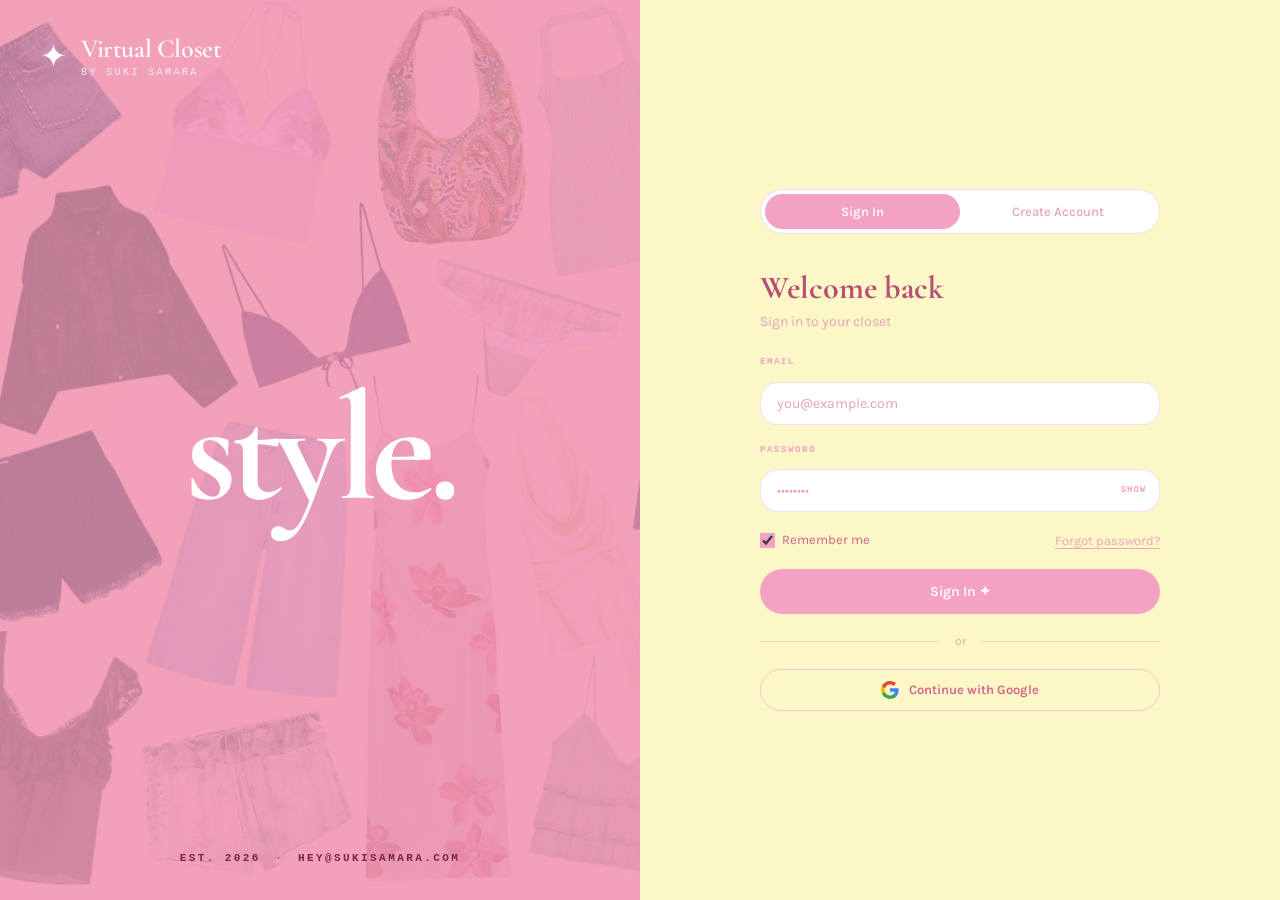
==== login.html @ 4f8e25c6 "Add files via upload" ====
<!DOCTYPE html>
<html lang="en">
<head>
  <meta charset="UTF-8" />
  <meta name="viewport" content="width=device-width, initial-scale=1.0" />
  <title>Sign In — Virtual Closet by Suki Samara</title>
  <link rel="preconnect" href="https://fonts.googleapis.com">
  <link rel="preconnect" href="https://fonts.gstatic.com" crossorigin>
  <link href="https://fonts.googleapis.com/css2?family=Cormorant+Garamond:ital,wght@0,300;0,400;0,600;0,700;1,300;1,400&family=Karla:wght@300;400;500;600;700&display=swap" rel="stylesheet">
  <link rel="stylesheet" href="css/style.css" />
  <link rel="stylesheet" href="css/login.css" />
</head>
<body class="login-body">
  <div class="login-page">

    <!-- Left panel — branding -->
    <div class="login-left">
      <div class="login-left-bg"></div>

      <!-- Top-left brand -->
      <div class="login-brand">
        <span class="login-star">✦</span>
        <div class="login-brand-text">
          <div class="login-brand-name">Virtual Closet</div>
          <div class="login-brand-sub">by Suki Samara</div>
        </div>
      </div>

      <!-- Centered cycling word -->
      <div class="login-left-inner">
        <h1 class="login-headline">
          <span class="cycle-word" id="cycleWord">style.</span>
        </h1>
      </div>

      <!-- Bottom footer -->
      <div class="login-deco">
        <span>EST. 2026</span>
        <span class="deco-dot">·</span>
        <span>hey@sukisamara.com</span>
      </div>
    </div>

    <!-- Right panel — form -->
    <div class="login-right">
      <div class="login-form-wrap">

        <div class="auth-tabs">
          <button class="auth-tab active" id="tab-signin" onclick="showTab('signin')">Sign In</button>
          <button class="auth-tab" id="tab-signup" onclick="showTab('signup')">Create Account</button>
        </div>

        <div class="auth-form" id="form-signin">
          <div class="form-greeting">
            <h2 class="form-title">Welcome back</h2>
            <p class="form-sub">Sign in to your closet</p>
          </div>

          <div class="field-group">
            <label class="field-label">Email</label>
            <input type="email" class="field-input" id="signin-email" placeholder="you@example.com" />
          </div>

          <div class="field-group">
            <label class="field-label">Password</label>
            <div class="password-wrap">
              <input type="password" class="field-input" id="signin-password" placeholder="••••••••" onkeydown="if(event.key==='Enter')handleSignIn()" />
              <button class="pw-toggle" onclick="togglePw('signin-password', this)">Show</button>
            </div>
          </div>

          <div class="form-row-between">
            <label class="remember-label">
              <input type="checkbox" id="remember-me" checked />
              <span>Remember me</span>
            </label>
            <button class="forgot-link" onclick="showForgot()">Forgot password?</button>
          </div>

          <div class="form-error" id="signin-error"></div>

          <button class="btn btn-primary auth-submit" onclick="handleSignIn()">
            Sign In ✦
          </button>

          <div class="auth-divider"><span>or</span></div>

          <button class="btn btn-ghost google-btn" onclick="handleGoogleSignIn()">
            <svg width="18" height="18" viewBox="0 0 18 18" fill="none"><path d="M17.64 9.2c0-.637-.057-1.251-.164-1.84H9v3.481h4.844c-.209 1.125-.843 2.078-1.796 2.716v2.259h2.908c1.702-1.567 2.684-3.875 2.684-6.615z" fill="#4285F4"/><path d="M9 18c2.43 0 4.467-.806 5.956-2.18l-2.908-2.259c-.806.54-1.837.86-3.048.86-2.344 0-4.328-1.584-5.036-3.711H.957v2.332C2.438 15.983 5.482 18 9 18z" fill="#34A853"/><path d="M3.964 10.71c-.18-.54-.282-1.117-.282-1.71s.102-1.17.282-1.71V4.958H.957C.347 6.173 0 7.548 0 9s.348 2.827.957 4.042l3.007-2.332z" fill="#FBBC05"/><path d="M9 3.58c1.321 0 2.508.454 3.44 1.345l2.582-2.58C13.463.891 11.426 0 9 0 5.482 0 2.438 2.017.957 4.958L3.964 7.29C4.672 5.163 6.656 3.58 9 3.58z" fill="#EA4335"/></svg>
            Continue with Google
          </button>
        </div>

        <div class="auth-form hidden" id="form-signup">
          <div class="form-greeting">
            <h2 class="form-title">Create your closet</h2>
            <p class="form-sub">Start building your wardrobe</p>
          </div>

          <div class="field-group">
            <label class="field-label">Full Name</label>
            <input type="text" class="field-input" id="signup-name" placeholder="Your name" />
          </div>

          <div class="field-group">
            <label class="field-label">Email</label>
            <input type="email" class="field-input" id="signup-email" placeholder="you@example.com" />
          </div>

          <div class="field-group">
            <label class="field-label">Password</label>
            <div class="password-wrap">
              <input type="password" class="field-input" id="signup-password" placeholder="Min. 8 characters" onkeydown="if(event.key==='Enter')handleSignUp()" />
              <button class="pw-toggle" onclick="togglePw('signup-password', this)">Show</button>
            </div>
          </div>

          <div class="password-strength" id="pw-strength"></div>

          <div class="form-error" id="signup-error"></div>

          <button class="btn btn-primary auth-submit" onclick="handleSignUp()">
            Create Account ✦
          </button>

          <div class="auth-divider"><span>or</span></div>

          <button class="btn btn-ghost google-btn" onclick="handleGoogleSignIn()">
            <svg width="18" height="18" viewBox="0 0 18 18" fill="none"><path d="M17.64 9.2c0-.637-.057-1.251-.164-1.84H9v3.481h4.844c-.209 1.125-.843 2.078-1.796 2.716v2.259h2.908c1.702-1.567 2.684-3.875 2.684-6.615z" fill="#4285F4"/><path d="M9 18c2.43 0 4.467-.806 5.956-2.18l-2.908-2.259c-.806.54-1.837.86-3.048.86-2.344 0-4.328-1.584-5.036-3.711H.957v2.332C2.438 15.983 5.482 18 9 18z" fill="#34A853"/><path d="M3.964 10.71c-.18-.54-.282-1.117-.282-1.71s.102-1.17.282-1.71V4.958H.957C.347 6.173 0 7.548 0 9s.348 2.827.957 4.042l3.007-2.332z" fill="#FBBC05"/><path d="M9 3.58c1.321 0 2.508.454 3.44 1.345l2.582-2.58C13.463.891 11.426 0 9 0 5.482 0 2.438 2.017.957 4.958L3.964 7.29C4.672 5.163 6.656 3.58 9 3.58z" fill="#EA4335"/></svg>
            Continue with Google
          </button>

          <p class="terms-note">By creating an account you agree to our <a href="#">Terms</a> and <a href="#">Privacy Policy</a></p>
        </div>

        <div class="auth-form hidden" id="form-forgot">
          <div class="form-greeting">
            <h2 class="form-title">Reset password</h2>
            <p class="form-sub">We'll send you a link to reset it</p>
          </div>
          <div class="field-group">
            <label class="field-label">Email</label>
            <input type="email" class="field-input" id="forgot-email" placeholder="you@example.com" />
          </div>
          <div class="form-error" id="forgot-error"></div>
          <div class="form-success" id="forgot-success"></div>
          <button class="btn btn-primary auth-submit" onclick="handleForgot()">Send Reset Link</button>
          <button class="back-link" onclick="showTab('signin')">← Back to Sign In</button>
        </div>

      </div>
    </div>
  </div>

  <script src="js/app.js"></script>
  <script src="js/login.js"></script>

  <!-- Cycling word animation -->
  <script>
    (function() {
      const words = ['style.', 'share.', 'swap.'];
      let i = 0;
      const el = document.getElementById('cycleWord');
      if (!el) return;
      setInterval(() => {
        el.style.opacity = '0';
        el.style.transform = 'translateY(-10px)';
        setTimeout(() => {
          i = (i + 1) % words.length;
          el.textContent = words[i];
          el.style.opacity = '1';
          el.style.transform = 'translateY(0)';
        }, 350);
      }, 2200);
    })();
  </script>
</body>
</html>
---- css/style.css ----
@import url('https://fonts.googleapis.com/css2?family=Cormorant+Garamond:ital,wght@0,300;0,400;0,600;0,700;1,300;1,400&family=Karla:wght@300;400;500;600;700&display=swap');

:root {
  --yellow:      #fbf7c6;
  --yellow-deep: #f5eda0;
  --pink:        #f4a2c3;
  --pink-dark:   #e07aaa;
  --pink-darker: #c9558e;
  --pink-light:  #fde8f2;
  --pink-mist:   #fef4f9;
  --white:       #ffffff;
  --text:        #d4608a;
  --text-dark:   #b84d75;
  --text-muted:  #e8a0bc;
  --border:      rgba(244,162,195,0.35);
  --border-firm: rgba(244,162,195,0.6);
  --shadow-sm:   0 2px 10px rgba(244,162,195,0.15);
  --shadow-md:   0 8px 30px rgba(244,162,195,0.22);
  --shadow-lg:   0 20px 60px rgba(244,162,195,0.28);
  --r-sm:10px; --r-md:18px; --r-lg:28px; --r-pill:100px;
}

*,*::before,*::after { box-sizing:border-box; margin:0; padding:0; }
html { scroll-behavior:smooth; }
body { background:var(--yellow); color:var(--text); font-family:'Karla',sans-serif; font-size:15px; line-height:1.6; min-height:100vh; -webkit-font-smoothing:antialiased; }
::-webkit-scrollbar { width:5px; }
::-webkit-scrollbar-track { background:var(--yellow); }
::-webkit-scrollbar-thumb { background:var(--pink); border-radius:10px; }

h1,h2,h3,h4 { font-family:'Cormorant Garamond',serif; color:var(--text-dark); line-height:1.15; }
.t-adult { font-family:'Cormorant Garamond',serif; font-style:italic; font-weight:300; }
.eyebrow { display:block; font-family:'Courier New',monospace; font-size:10px; font-weight:700; letter-spacing:0.22em; text-transform:uppercase; color:var(--pink); margin-bottom:6px; }

.page-wrap { max-width:1200px; margin:0 auto; padding:44px 28px 80px; }

/* ─── NAVBAR ─── */
.navbar { position:sticky; top:0; z-index:200; background:rgba(251,247,198,0.92); backdrop-filter:blur(16px); border-bottom:1.5px solid transparent; transition:all .3s; }
.navbar.scrolled { border-bottom-color:var(--border); box-shadow:var(--shadow-sm); }
.nav-inner { max-width:1200px; margin:0 auto; padding:0 28px; height:72px; display:flex; align-items:center; justify-content:space-between; gap:16px; }
.nav-logo { display:flex; align-items:center; gap:13px; text-decoration:none; flex-shrink:0; }
.nav-logo-star { font-size:30px; color:var(--pink); animation:spin 10s linear infinite; }
.nav-logo-text { display:flex; flex-direction:column; gap:2px; }
.nav-logo-main { font-family:'Cormorant Garamond',serif; font-size:23px; font-weight:600; color:var(--text-dark); letter-spacing:-0.01em; }
.nav-logo-sub { font-family:'Courier New',monospace; font-size:8px; letter-spacing:0.22em; text-transform:uppercase; color:var(--pink); }
.nav-links { display:flex; align-items:center; gap:1px; }
.nav-link { display:flex; align-items:center; gap:5px; padding:7px 12px; border-radius:var(--r-pill); text-decoration:none; color:var(--text); font-size:12.5px; font-weight:500; border:1.5px solid transparent; transition:all .2s; white-space:nowrap; }
.nav-link:hover { color:var(--text-dark); background:var(--pink-mist); border-color:var(--border); }
.nav-link.active { background:var(--pink); color:#fff; border-color:var(--pink); }
.nav-link .glyph { font-size:11px; color:var(--pink); }
.nav-link.active .glyph { color:rgba(255,255,255,.8); }
.hamburger { display:none; flex-direction:column; gap:5px; background:none; border:none; cursor:pointer; padding:6px; flex-shrink:0; }
.hamburger span { display:block; width:22px; height:2px; background:var(--text-dark); border-radius:2px; transition:all .25s; }

/* ─── FOOTER (slim) ─── */
.footer { background:var(--pink); color:#fff; padding:16px 28px; text-align:center; font-family:'Courier New',monospace; font-size:10px; letter-spacing:0.16em; text-transform:uppercase; color:rgba(255,255,255,0.85); }

/* ─── BUTTONS ─── */
.btn { display:inline-flex; align-items:center; gap:8px; padding:11px 22px; border-radius:var(--r-pill); border:none; font-family:'Karla',sans-serif; font-size:13px; font-weight:600; cursor:pointer; transition:all .22s; text-decoration:none; white-space:nowrap; }
.btn-primary { background:var(--pink); color:#fff; }
.btn-primary:hover { background:var(--pink-dark); transform:translateY(-2px); box-shadow:var(--shadow-md); }
.btn-ghost { background:transparent; color:var(--text); border:1.5px solid var(--border-firm); }
.btn-ghost:hover { border-color:var(--pink); color:var(--text-dark); background:var(--pink-mist); }

/* ─── PILLS ─── */
.pill { display:inline-flex; align-items:center; padding:4px 12px; border-radius:var(--r-pill); font-size:11px; font-weight:600; font-family:'Courier New',monospace; letter-spacing:0.04em; border:1.5px solid var(--border); background:var(--yellow); color:var(--text); cursor:pointer; transition:all .18s; text-transform:capitalize; }
.pill:hover,.pill.active { background:var(--pink); border-color:var(--pink); color:#fff; }

/* ─── CARDS ─── */
.card { background:var(--white); border:1.5px solid var(--border); border-radius:var(--r-lg); padding:28px; }
.clothing-card { background:var(--white); border:1.5px solid var(--border); border-radius:var(--r-lg); overflow:hidden; cursor:pointer; transition:all .25s; }
.clothing-card:hover { border-color:var(--pink); box-shadow:var(--shadow-md); transform:translateY(-3px); }
.clothing-card.selected { border-color:var(--pink-darker); box-shadow:0 0 0 3px rgba(201,85,142,.2); }
.card-img { 
  min-height:200px;
  max-height:280px;
  display:flex; 
  align-items:center; 
  justify-content:center; 
  position:relative; 
  overflow:hidden;
  padding:12px;
}
.card-img img { 
  width:auto;
  max-width:100%;
  height:auto;
  max-height:240px;
  object-fit:contain;
  display:block;
}
.card-cpw { position:absolute; bottom:8px; left:8px; background:var(--pink); color:#fff; font-family:'Courier New',monospace; font-size:9px; letter-spacing:0.08em; font-weight:700; padding:3px 9px; border-radius:var(--r-pill); }
.card-body { padding:14px 16px 16px; }
.card-top-row { display:flex; justify-content:space-between; align-items:flex-start; margin-bottom:2px; }
.card-name { font-family:'Cormorant Garamond',serif; font-size:16px; color:var(--text-dark); flex:1; margin-right:8px; }
.card-wears { font-family:'Courier New',monospace; font-size:9px; color:var(--pink); letter-spacing:.1em; white-space:nowrap; }
.card-brand { font-size:12px; color:var(--text-muted); margin-bottom:2px; }
.card-cost { font-size:15px; font-weight:600; color:var(--text-dark); margin-bottom:10px; }
.card-tags { display:flex; flex-wrap:wrap; gap:4px; }

/* ─── FORM ELEMENTS ─── */
.field-label { display:block; font-family:'Courier New',monospace; font-size:9px; font-weight:700; letter-spacing:0.18em; text-transform:uppercase; color:var(--pink); margin-bottom:6px; }
.field-input,.field-select { width:100%; padding:12px 16px; border:1.5px solid var(--border); border-radius:var(--r-md); background:var(--white); color:var(--text-dark); font-family:'Karla',sans-serif; font-size:14px; outline:none; transition:border-color .2s; }
.field-input:focus,.field-select:focus { border-color:var(--pink); }
.field-input::placeholder { color:var(--text-muted); }
.field-select { appearance:none; background-image:url("data:image/svg+xml,%3Csvg xmlns='http://www.w3.org/2000/svg' width='12' height='7'%3E%3Cpath d='M1 1l5 5 5-5' stroke='%23d4608a' stroke-width='1.5' fill='none' stroke-linecap='round'/%3E%3C/svg%3E"); background-repeat:no-repeat; background-position:right 14px center; padding-right:38px; cursor:pointer; }

/* ─── MISC ─── */
.items-grid { display:grid; grid-template-columns:repeat(auto-fill,minmax(230px,1fr)); gap:20px; }
.section-title { font-size:clamp(28px,4vw,44px); color:var(--text-dark); margin-bottom:4px; }
.empty-state { text-align:center; padding:80px 20px; display:flex; flex-direction:column; align-items:center; gap:14px; }
.empty-state .empty-icon { font-size:54px; animation:pulse 2s ease-in-out infinite; }
.empty-state p { font-size:18px; color:var(--text-muted); }

/* ─── ANIMATIONS ─── */
@keyframes spin { to { transform:rotate(360deg); } }
@keyframes pulse { 0%,100%{opacity:1} 50%{opacity:.5} }
@keyframes fadeUp { from{opacity:0;transform:translateY(16px)} to{opacity:1;transform:translateY(0)} }
.fade-up { animation:fadeUp .45s ease both; }
.fade-up-1 { animation-delay:.06s }
.fade-up-2 { animation-delay:.12s }
.fade-up-3 { animation-delay:.18s }

/* ─── MOBILE ─── */
@media(max-width:780px){
  .hamburger{display:flex;}
  .nav-links{display:none;position:fixed;inset:66px 0 0 0;background:var(--yellow);flex-direction:column;padding:20px 24px;gap:6px;border-top:1.5px solid var(--border);overflow-y:auto;z-index:199;}
  .nav-links.open{display:flex;}
  .nav-link{width:100%;font-size:16px;padding:12px 18px;}
  .page-wrap{padding:32px 18px 60px;}
}
---- css/login.css ----
/* ─── LOGIN PAGE ─── */

.login-body {
  background: var(--yellow);
  margin: 0;
  min-height: 100vh;
}

.login-page {
  display: grid;
  grid-template-columns: 1fr 1fr;
  min-height: 100vh;
}

/* ── Left panel ── */
.login-left {
  background: var(--pink);
  display: flex;
  align-items: center;
  justify-content: center;
  padding: 0;
  position: relative;
  overflow: hidden;
}

/* Background wardrobe image at 40% opacity */
.login-left-bg {
  position: absolute;
  inset: 0;
  background-image: url('../assets/login-bg.png');
  background-size: cover;
  background-position: center;
  background-repeat: no-repeat;
  opacity: 0.40;
  z-index: 0;
  mix-blend-mode: multiply;
}

/* Soft pink overlay to keep brand colour dominant */
.login-left::after {
  content: '';
  position: absolute;
  inset: 0;
  background: linear-gradient(135deg, rgba(244,162,195,0.30) 0%, rgba(244,162,195,0.50) 100%);
  z-index: 1;
}

/* Top-left corner brand */
.login-brand {
  position: absolute;
  top: 36px;
  left: 40px;
  display: flex;
  align-items: center;
  gap: 14px;
  z-index: 3;
}

/* Spinning star icon — white */
.login-star {
  font-size: 32px;
  color: #fff;
  animation: spin 10s linear infinite;
  display: inline-block;
  flex-shrink: 0;
  line-height: 1;
  filter: drop-shadow(0 2px 8px rgba(255,255,255,0.25));
}

/* Aligned brand text */
.login-brand-text {
  display: flex;
  flex-direction: column;
  align-items: flex-start;
  line-height: 1;
}

.login-brand-name {
  font-family: 'Cormorant Garamond', serif;
  font-size: 26px;
  font-weight: 600;
  color: #fff;
  letter-spacing: -0.015em;
  line-height: 1;
  margin: 0;
  padding: 0;
}

.login-brand-sub {
  font-family: 'Courier New', monospace;
  font-size: 10px;
  letter-spacing: 0.24em;
  text-transform: uppercase;
  color: rgba(255,255,255,0.85);
  margin: 6px 0 0 0;
  padding: 0;
  line-height: 1;
}

/* Centered cycling word */
.login-left-inner {
  position: relative;
  z-index: 2;
  display: flex;
  align-items: center;
  justify-content: center;
  width: 100%;
  padding: 80px 40px;
}

.login-headline {
  font-family: 'Cormorant Garamond', serif;
  font-size: clamp(80px, 12vw, 160px);
  font-weight: 700;
  color: #fff;
  line-height: 1;
  margin: 0;
  letter-spacing: -0.04em;
  text-align: center;
}

/* Bottom-centered footer in dark pink */
.login-deco {
  position: absolute;
  bottom: 32px;
  left: 0;
  right: 0;
  display: flex;
  align-items: center;
  justify-content: center;
  gap: 14px;
  font-family: 'Courier New', monospace;
  font-size: 11px;
  letter-spacing: 0.22em;
  text-transform: uppercase;
  color: #7a2548;
  font-weight: 700;
  z-index: 3;
}

.deco-dot { opacity: 0.6; }

/* ── Right panel ── */
.login-right {
  display: flex;
  align-items: center;
  justify-content: center;
  padding: 60px 48px;
  background: var(--yellow);
}

.login-form-wrap {
  width: 100%;
  max-width: 400px;
}

/* ── Tabs ── */
.auth-tabs {
  display: flex;
  gap: 0;
  background: var(--white);
  border: 1.5px solid var(--border);
  border-radius: var(--r-pill);
  padding: 4px;
  margin-bottom: 36px;
}

.auth-tab {
  flex: 1;
  padding: 10px;
  border-radius: var(--r-pill);
  border: none;
  background: transparent;
  font-family: 'Karla', sans-serif;
  font-size: 13px;
  font-weight: 500;
  color: var(--text-muted);
  cursor: pointer;
  transition: all 0.22s;
}

.auth-tab.active {
  background: var(--pink);
  color: #fff;
  font-weight: 600;
}

/* ── Forms ── */
.auth-form { display: flex; flex-direction: column; gap: 18px; }
.auth-form.hidden { display: none; }

.form-greeting { margin-bottom: 4px; }

.form-title {
  font-family: 'Cormorant Garamond', serif;
  font-size: 32px;
  color: var(--text-dark);
  margin-bottom: 4px;
}

.form-sub {
  font-size: 14px;
  color: var(--text-muted);
}

.field-group { display: flex; flex-direction: column; gap: 6px; }

.password-wrap {
  position: relative;
  display: flex;
  align-items: center;
}

.password-wrap .field-input {
  padding-right: 60px;
}

.pw-toggle {
  position: absolute;
  right: 14px;
  background: none;
  border: none;
  font-family: 'Courier New', monospace;
  font-size: 9px;
  font-weight: 700;
  letter-spacing: 0.1em;
  color: var(--pink);
  cursor: pointer;
  text-transform: uppercase;
  padding: 0;
}

.form-row-between {
  display: flex;
  align-items: center;
  justify-content: space-between;
}

.remember-label {
  display: flex;
  align-items: center;
  gap: 7px;
  font-size: 13px;
  color: var(--text);
  cursor: pointer;
}

.remember-label input[type="checkbox"] {
  accent-color: var(--pink);
  width: 15px;
  height: 15px;
}

.forgot-link, .back-link {
  background: none;
  border: none;
  font-family: 'Karla', sans-serif;
  font-size: 13px;
  color: var(--pink);
  cursor: pointer;
  padding: 0;
  text-decoration: underline;
  text-underline-offset: 3px;
}

.back-link { text-align: left; margin-top: -4px; }

.form-error {
  font-size: 12px;
  color: #e05454;
  background: #fff0f0;
  border: 1px solid #fcc;
  border-radius: var(--r-md);
  padding: 10px 14px;
  display: none;
}

.form-error.visible { display: block; }

.form-success {
  font-size: 12px;
  color: #2d8a4e;
  background: #f0fff5;
  border: 1px solid #b8e8c8;
  border-radius: var(--r-md);
  padding: 10px 14px;
  display: none;
}

.form-success.visible { display: block; }

.auth-submit {
  width: 100%;
  justify-content: center;
  padding: 14px;
  font-size: 14px;
}

.auth-divider {
  display: flex;
  align-items: center;
  gap: 14px;
  color: var(--text-muted);
  font-size: 12px;
}

.auth-divider::before,
.auth-divider::after {
  content: '';
  flex: 1;
  height: 1px;
  background: var(--border);
}

.google-btn {
  width: 100%;
  justify-content: center;
  gap: 10px;
}

.password-strength {
  font-family: 'Courier New', monospace;
  font-size: 9px;
  letter-spacing: 0.1em;
  text-transform: uppercase;
  height: 14px;
}

.terms-note {
  font-size: 11px;
  color: var(--text-muted);
  text-align: center;
  line-height: 1.5;
}

.terms-note a {
  color: var(--pink);
  text-decoration: underline;
  text-underline-offset: 2px;
}

/* ── User avatar in navbar ── */
.nav-avatar {
  width: 32px;
  height: 32px;
  background: var(--pink);
  border-radius: 50%;
  display: flex;
  align-items: center;
  justify-content: center;
  font-family: 'Cormorant Garamond', serif;
  font-size: 14px;
  font-weight: 600;
  color: #fff;
  cursor: pointer;
  border: 2px solid var(--pink-dark);
  transition: all 0.2s;
  text-decoration: none;
  flex-shrink: 0;
}

.nav-avatar:hover {
  transform: scale(1.08);
  box-shadow: var(--shadow-sm);
}

.nav-menu-divider {
  height: 1px;
  background: var(--border);
  margin: 4px 8px;
}

.nav-user-menu {
  position: absolute;
  top: calc(100% + 10px);
  right: 0;
  background: var(--white);
  border: 1.5px solid var(--border);
  border-radius: var(--r-lg);
  padding: 6px;
  min-width: 200px;
  box-shadow: var(--shadow-md);
  z-index: 300;
  animation: fadeUp 0.2s ease;
}

.nav-user-info {
  padding: 10px 12px 10px;
}

.nav-user-name {
  font-family: 'Cormorant Garamond', serif;
  font-size: 16px;
  color: var(--text-dark);
  display: block;
  margin-bottom: 2px;
}

.nav-user-email {
  font-size: 11px;
  color: var(--text-muted);
  display: block;
  white-space: nowrap;
  overflow: hidden;
  text-overflow: ellipsis;
  max-width: 176px;
}

.nav-menu-item {
  display: flex;
  align-items: center;
  gap: 8px;
  width: 100%;
  padding: 9px 12px;
  border-radius: var(--r-md);
  border: none;
  background: transparent;
  font-family: 'Karla', sans-serif;
  font-size: 13px;
  color: var(--text);
  cursor: pointer;
  text-align: left;
  transition: all 0.15s;
  text-decoration: none;
}

.nav-menu-item:hover {
  background: var(--pink-mist);
  color: var(--text-dark);
}

.nav-menu-item.signout {
  color: #e07070;
}

.nav-menu-item.signout:hover {
  background: #fff0f0;
}

/* ── Mobile ── */
@media (max-width: 768px) {
  .login-page { grid-template-columns: 1fr; }
  .login-left { min-height: 320px; }
  .login-brand { top: 24px; left: 24px; }
  .login-brand-name { font-size: 20px; }
  .login-brand-sub { font-size: 9px; }
  .login-headline { font-size: 72px; }
  .login-deco { bottom: 20px; font-size: 9px; }
  .login-right { padding: 40px 24px; align-items: flex-start; padding-top: 40px; }
}

/* ── Cycling word ── */
.cycle-word {
  display: inline-block;
  min-width: 4em;
  transition: opacity 0.35s ease, transform 0.35s ease;
  opacity: 1;
  transform: translateY(0);
  text-align: center;
}
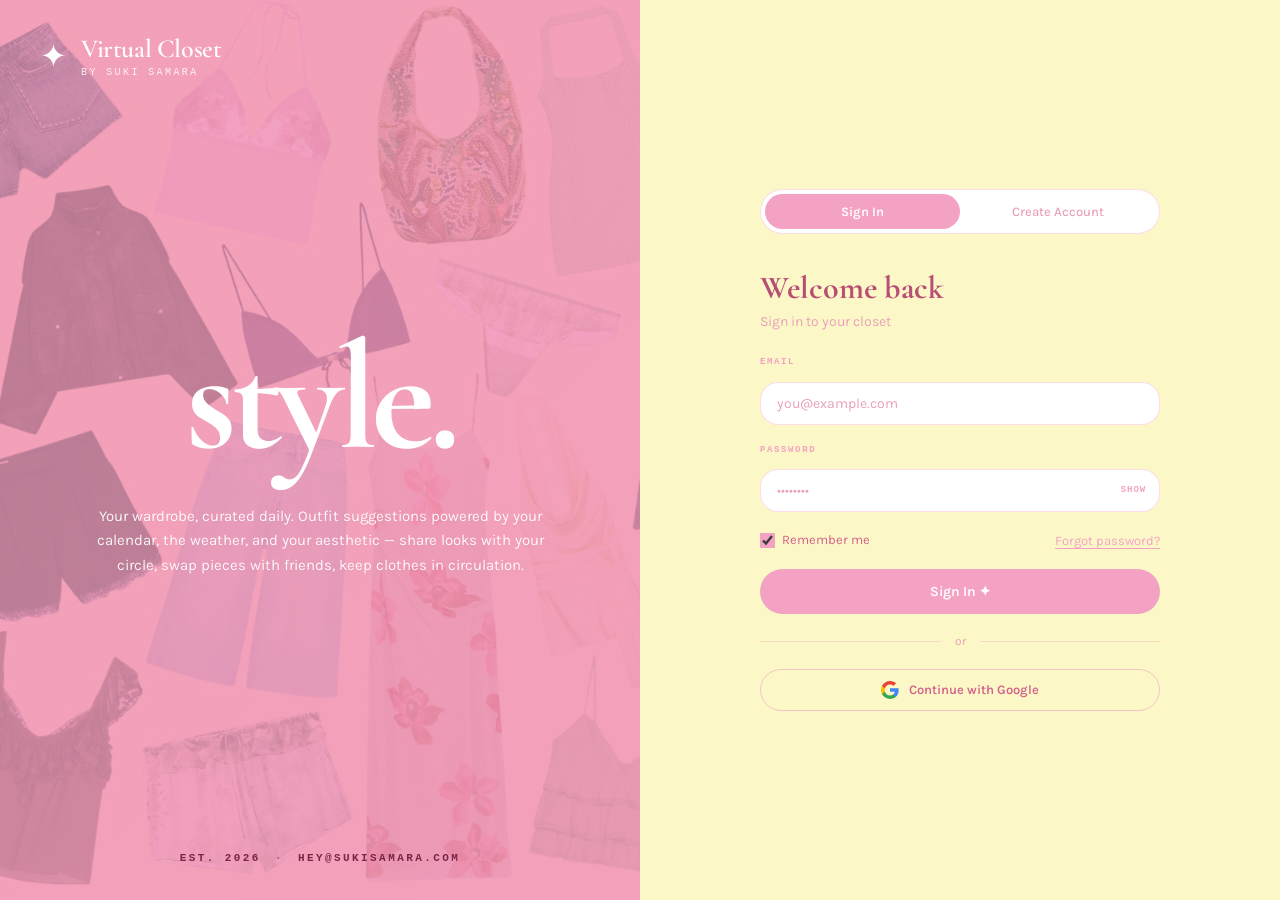
==== commit 1a3639eb: "Add files via upload" ====
--- a/login.html
+++ b/login.html
@@ -26,11 +26,14 @@
         </div>
       </div>
 
-      <!-- Centered cycling word -->
+      <!-- Centered cycling word + tagline -->
       <div class="login-left-inner">
-        <h1 class="login-headline">
-          <span class="cycle-word" id="cycleWord">style.</span>
-        </h1>
+        <div class="login-hero-text">
+          <h1 class="login-headline">
+            <span class="cycle-word" id="cycleWord">style.</span>
+          </h1>
+          <p class="login-tagline">Your wardrobe, curated daily. Outfit suggestions powered by your calendar, the weather, and your aesthetic — share looks with your circle, swap pieces with friends, keep clothes in circulation.</p>
+        </div>
       </div>
 
       <!-- Bottom footer -->
@@ -158,7 +161,11 @@
   <!-- Cycling word animation -->
   <script>
     (function() {
-      const words = ['style.', 'share.', 'swap.'];
+      const words = [
+        { text: 'style.', color: '#fff' },
+        { text: 'share.', color: '#fff' },
+        { text: 'swap.',  color: '#7a2548' },
+      ];
       let i = 0;
       const el = document.getElementById('cycleWord');
       if (!el) return;
@@ -167,7 +174,8 @@
         el.style.transform = 'translateY(-10px)';
         setTimeout(() => {
           i = (i + 1) % words.length;
-          el.textContent = words[i];
+          el.textContent = words[i].text;
+          el.style.color = words[i].color;
           el.style.opacity = '1';
           el.style.transform = 'translateY(0)';
         }, 350);
--- a/css/login.css
+++ b/css/login.css
@@ -108,6 +108,14 @@
   padding: 80px 40px;
 }
 
+.login-hero-text {
+  display: flex;
+  flex-direction: column;
+  align-items: center;
+  gap: 28px;
+  max-width: 480px;
+}
+
 .login-headline {
   font-family: 'Cormorant Garamond', serif;
   font-size: clamp(80px, 12vw, 160px);
@@ -117,6 +125,17 @@
   margin: 0;
   letter-spacing: -0.04em;
   text-align: center;
+}
+
+.login-tagline {
+  font-family: 'Karla', sans-serif;
+  font-size: 15px;
+  color: rgba(255,255,255,0.92);
+  line-height: 1.65;
+  text-align: center;
+  max-width: 460px;
+  text-shadow: 0 1px 2px rgba(0,0,0,0.04);
+  margin: 0;
 }
 
 /* Bottom-centered footer in dark pink */
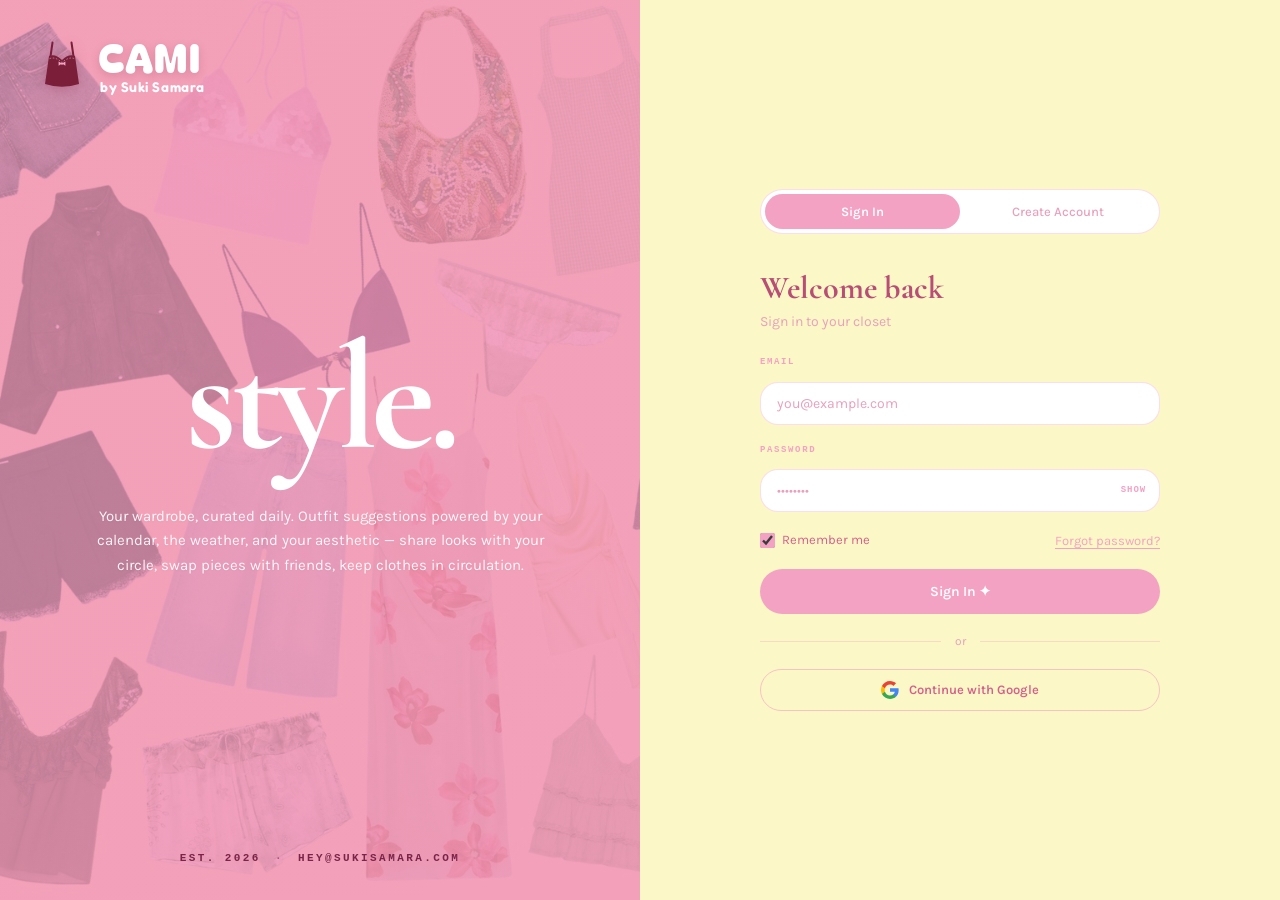
==== commit 06de5897: "Rebrand logo to CAMI with shaking burgundy cami icon - Bubbly block wordmark (Bagel Fat One) + Fredo" ====
--- a/login.html
+++ b/login.html
@@ -6,7 +6,7 @@
   <title>Sign In — Virtual Closet by Suki Samara</title>
   <link rel="preconnect" href="https://fonts.googleapis.com">
   <link rel="preconnect" href="https://fonts.gstatic.com" crossorigin>
-  <link href="https://fonts.googleapis.com/css2?family=Cormorant+Garamond:ital,wght@0,300;0,400;0,600;0,700;1,300;1,400&family=Karla:wght@300;400;500;600;700&display=swap" rel="stylesheet">
+  <link href="https://fonts.googleapis.com/css2?family=Cormorant+Garamond:ital,wght@0,300;0,400;0,600;0,700;1,300;1,400&family=Karla:wght@300;400;500;600;700&family=Bagel+Fat+One&family=Fredoka:wght@500;600&display=swap" rel="stylesheet">
   <link rel="stylesheet" href="css/style.css" />
   <link rel="stylesheet" href="css/login.css" />
 </head>
@@ -19,9 +19,15 @@
 
       <!-- Top-left brand -->
       <div class="login-brand">
-        <span class="login-star">✦</span>
+        <svg class="cami-icon" viewBox="0 0 44 50" aria-hidden="true">
+          <path d="M12.5 2.5 L10.5 16.5 M31.5 2.5 L33.5 16.5" stroke="#7b1e3a" stroke-width="2" stroke-linecap="round" fill="none"/>
+          <path d="M9 16 Q15.5 13.5 22 20 Q28.5 13.5 35 16 L39 44 Q22 49.5 5 44 Z" fill="#7b1e3a"/>
+          <path d="M9.6 18.6 Q15.5 16.4 22 22.6 Q28.5 16.4 34.4 18.6" stroke="#fff" stroke-opacity=".4" stroke-width="1" stroke-dasharray="1.6 1.6" fill="none"/>
+          <path d="M18.6 21.4 L22 23.6 L18.6 25.8 Z M25.4 21.4 L22 23.6 L25.4 25.8 Z" fill="#f4a2c3"/>
+          <circle cx="22" cy="23.6" r="1.2" fill="#f4a2c3"/>
+        </svg>
         <div class="login-brand-text">
-          <div class="login-brand-name">Virtual Closet</div>
+          <div class="login-brand-name">CAMI</div>
           <div class="login-brand-sub">by Suki Samara</div>
         </div>
       </div>
--- a/css/style.css
+++ b/css/style.css
@@ -1,4 +1,4 @@
-@import url('https://fonts.googleapis.com/css2?family=Cormorant+Garamond:ital,wght@0,300;0,400;0,600;0,700;1,300;1,400&family=Karla:wght@300;400;500;600;700&display=swap');
+@import url('https://fonts.googleapis.com/css2?family=Cormorant+Garamond:ital,wght@0,300;0,400;0,600;0,700;1,300;1,400&family=Karla:wght@300;400;500;600;700&family=Bagel+Fat+One&family=Fredoka:wght@500;600&display=swap');
 
 :root {
   --yellow:      #fbf7c6;
@@ -38,10 +38,10 @@
 .navbar.scrolled { border-bottom-color:var(--border); box-shadow:var(--shadow-sm); }
 .nav-inner { max-width:1200px; margin:0 auto; padding:0 28px; height:72px; display:flex; align-items:center; justify-content:space-between; gap:16px; }
 .nav-logo { display:flex; align-items:center; gap:13px; text-decoration:none; flex-shrink:0; }
-.nav-logo-star { font-size:30px; color:var(--pink); animation:spin 10s linear infinite; }
-.nav-logo-text { display:flex; flex-direction:column; gap:2px; }
-.nav-logo-main { font-family:'Cormorant Garamond',serif; font-size:23px; font-weight:600; color:var(--text-dark); letter-spacing:-0.01em; }
-.nav-logo-sub { font-family:'Courier New',monospace; font-size:8px; letter-spacing:0.22em; text-transform:uppercase; color:var(--pink); }
+.nav-logo .cami-icon { width:32px; height:36px; }
+.nav-logo-text { display:flex; flex-direction:column; gap:1px; }
+.nav-logo-main { font-family:'Bagel Fat One',sans-serif; font-size:26px; font-weight:400; color:var(--text-dark); letter-spacing:0.03em; line-height:1; }
+.nav-logo-sub { font-family:'Fredoka',sans-serif; font-size:11px; font-weight:600; letter-spacing:0.04em; color:var(--pink); line-height:1; }
 .nav-links { display:flex; align-items:center; gap:1px; }
 .nav-link { display:flex; align-items:center; gap:5px; padding:7px 12px; border-radius:var(--r-pill); text-decoration:none; color:var(--text); font-size:12.5px; font-weight:500; border:1.5px solid transparent; transition:all .2s; white-space:nowrap; }
 .nav-link:hover { color:var(--text-dark); background:var(--pink-mist); border-color:var(--border); }
@@ -113,6 +113,19 @@
 
 /* ─── ANIMATIONS ─── */
 @keyframes spin { to { transform:rotate(360deg); } }
+
+/* ─── CAMI LOGO ICON — swings left and right from its straps ─── */
+.cami-icon { display:inline-block; flex-shrink:0; transform-origin:50% 4%; animation:cami-shake 2.4s ease-in-out infinite; }
+@keyframes cami-shake {
+  0%, 62%, 100% { transform:rotate(0deg); }
+  8%  { transform:rotate(-12deg); }
+  18% { transform:rotate(10deg); }
+  28% { transform:rotate(-8deg); }
+  38% { transform:rotate(6deg); }
+  48% { transform:rotate(-3deg); }
+  56% { transform:rotate(1.5deg); }
+}
+@media (prefers-reduced-motion: reduce) { .cami-icon { animation:none; } }
 @keyframes pulse { 0%,100%{opacity:1} 50%{opacity:.5} }
 @keyframes fadeUp { from{opacity:0;transform:translateY(16px)} to{opacity:1;transform:translateY(0)} }
 .fade-up { animation:fadeUp .45s ease both; }
--- a/css/login.css
+++ b/css/login.css
@@ -56,15 +56,11 @@
   z-index: 3;
 }
 
-/* Spinning star icon — white */
-.login-star {
-  font-size: 32px;
-  color: #fff;
-  animation: spin 10s linear infinite;
-  display: inline-block;
-  flex-shrink: 0;
-  line-height: 1;
-  filter: drop-shadow(0 2px 8px rgba(255,255,255,0.25));
+/* Burgundy cami icon (animation lives in style.css) */
+.login-brand .cami-icon {
+  width: 44px;
+  height: 50px;
+  filter: drop-shadow(0 3px 6px rgba(123,30,58,0.25));
 }
 
 /* Aligned brand text */
@@ -76,23 +72,24 @@
 }
 
 .login-brand-name {
-  font-family: 'Cormorant Garamond', serif;
-  font-size: 26px;
-  font-weight: 600;
+  font-family: 'Bagel Fat One', sans-serif;
+  font-size: 40px;
+  font-weight: 400;
   color: #fff;
-  letter-spacing: -0.015em;
+  letter-spacing: 0.03em;
+  text-shadow: 0 3px 10px rgba(123,30,58,0.18);
   line-height: 1;
   margin: 0;
   padding: 0;
 }
 
 .login-brand-sub {
-  font-family: 'Courier New', monospace;
-  font-size: 10px;
-  letter-spacing: 0.24em;
-  text-transform: uppercase;
-  color: rgba(255,255,255,0.85);
-  margin: 6px 0 0 0;
+  font-family: 'Fredoka', sans-serif;
+  font-size: 14px;
+  font-weight: 600;
+  letter-spacing: 0.04em;
+  color: #fff;
+  margin: 4px 0 0 2px;
   padding: 0;
   line-height: 1;
 }
@@ -461,8 +458,9 @@
   .login-page { grid-template-columns: 1fr; }
   .login-left { min-height: 320px; }
   .login-brand { top: 24px; left: 24px; }
-  .login-brand-name { font-size: 20px; }
-  .login-brand-sub { font-size: 9px; }
+  .login-brand-name { font-size: 30px; }
+  .login-brand-sub { font-size: 12px; }
+  .login-brand .cami-icon { width: 34px; height: 39px; }
   .login-headline { font-size: 72px; }
   .login-deco { bottom: 20px; font-size: 9px; }
   .login-right { padding: 40px 24px; align-items: flex-start; padding-top: 40px; }
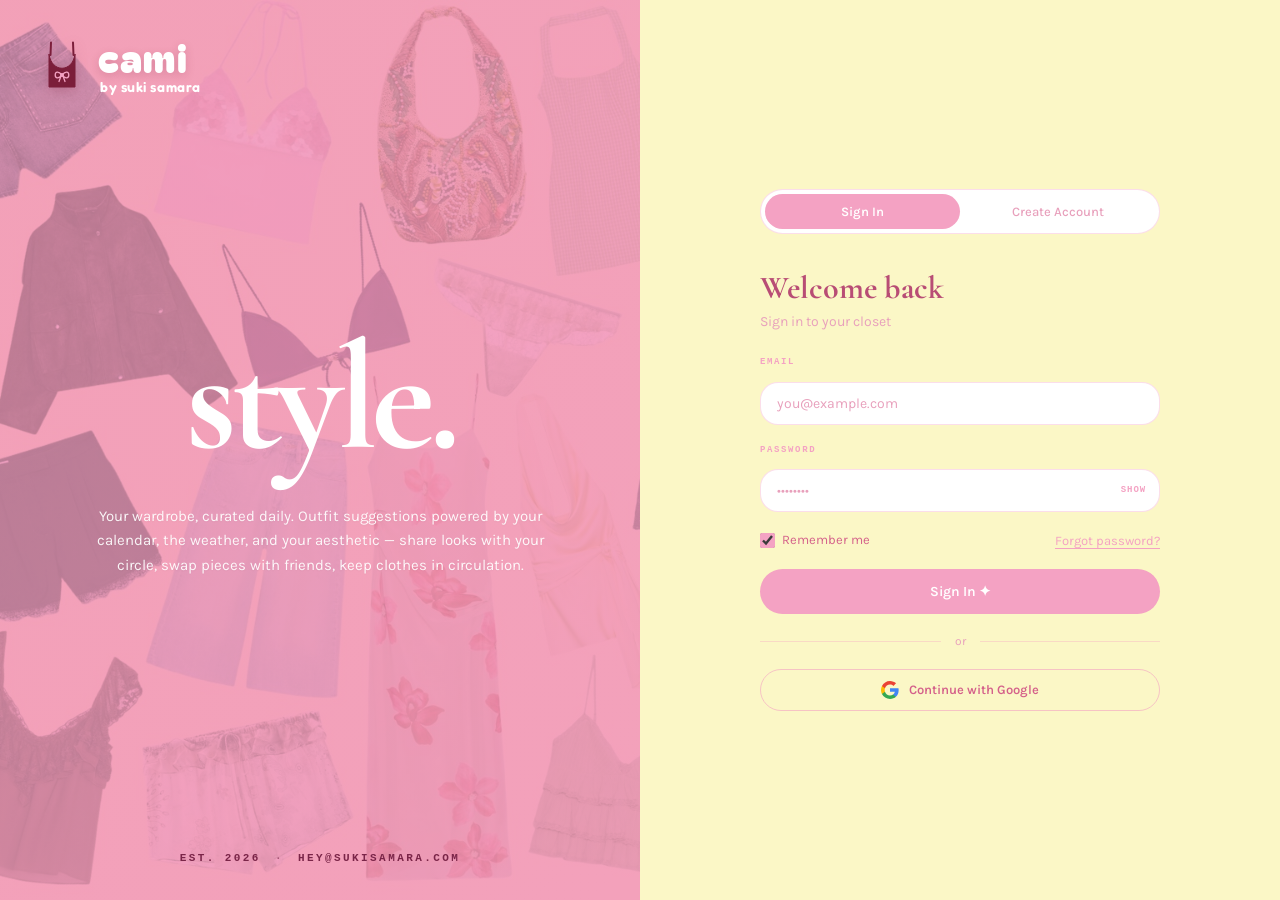
==== commit 8cc7ee1b: "Lowercase cami wordmark, straight-cut scoop-neck cami with bow outline, side-to-side shake Co-Author" ====
--- a/login.html
+++ b/login.html
@@ -20,15 +20,18 @@
       <!-- Top-left brand -->
       <div class="login-brand">
         <svg class="cami-icon" viewBox="0 0 44 50" aria-hidden="true">
-          <path d="M12.5 2.5 L10.5 16.5 M31.5 2.5 L33.5 16.5" stroke="#7b1e3a" stroke-width="2" stroke-linecap="round" fill="none"/>
-          <path d="M9 16 Q15.5 13.5 22 20 Q28.5 13.5 35 16 L39 44 Q22 49.5 5 44 Z" fill="#7b1e3a"/>
-          <path d="M9.6 18.6 Q15.5 16.4 22 22.6 Q28.5 16.4 34.4 18.6" stroke="#fff" stroke-opacity=".4" stroke-width="1" stroke-dasharray="1.6 1.6" fill="none"/>
-          <path d="M18.6 21.4 L22 23.6 L18.6 25.8 Z M25.4 21.4 L22 23.6 L25.4 25.8 Z" fill="#f4a2c3"/>
-          <circle cx="22" cy="23.6" r="1.2" fill="#f4a2c3"/>
+          <path d="M11 2.5 L10.5 15 M33 2.5 L33.5 15" stroke="#7b1e3a" stroke-width="2" stroke-linecap="round" fill="none"/>
+          <path d="M9 14 C11.5 33 32.5 33 35 14 L35 47 L9 47 Z" fill="#7b1e3a" stroke="#7b1e3a" stroke-width="1" stroke-linejoin="round"/>
+          <g stroke="#f4a2c3" stroke-width="1.3" fill="none" stroke-linecap="round" stroke-linejoin="round">
+            <path d="M22 35 C18.5 31 15.2 31.6 15.2 35 C15.2 38.4 18.5 39 22 35 Z"/>
+            <path d="M22 35 C25.5 31 28.8 31.6 28.8 35 C28.8 38.4 25.5 39 22 35 Z"/>
+            <path d="M21 36 L19 41.5 M23 36 L25 41.5"/>
+            <circle cx="22" cy="35" r="1.4"/>
+          </g>
         </svg>
         <div class="login-brand-text">
-          <div class="login-brand-name">CAMI</div>
-          <div class="login-brand-sub">by Suki Samara</div>
+          <div class="login-brand-name">cami</div>
+          <div class="login-brand-sub">by suki samara</div>
         </div>
       </div>
 
--- a/css/style.css
+++ b/css/style.css
@@ -114,16 +114,17 @@
 /* ─── ANIMATIONS ─── */
 @keyframes spin { to { transform:rotate(360deg); } }
 
-/* ─── CAMI LOGO ICON — swings left and right from its straps ─── */
-.cami-icon { display:inline-block; flex-shrink:0; transform-origin:50% 4%; animation:cami-shake 2.4s ease-in-out infinite; }
+/* ─── CAMI LOGO ICON — shakes left and right ─── */
+.cami-icon { display:inline-block; flex-shrink:0; transform-origin:50% 50%; animation:cami-shake 1.6s ease-in-out infinite; }
 @keyframes cami-shake {
-  0%, 62%, 100% { transform:rotate(0deg); }
-  8%  { transform:rotate(-12deg); }
-  18% { transform:rotate(10deg); }
-  28% { transform:rotate(-8deg); }
-  38% { transform:rotate(6deg); }
-  48% { transform:rotate(-3deg); }
-  56% { transform:rotate(1.5deg); }
+  0%, 55%, 100% { transform:translateX(0) rotate(0deg); }
+  7%  { transform:translateX(-3px) rotate(-6deg); }
+  14% { transform:translateX(3px) rotate(6deg); }
+  21% { transform:translateX(-3px) rotate(-5deg); }
+  28% { transform:translateX(3px) rotate(5deg); }
+  35% { transform:translateX(-2px) rotate(-3deg); }
+  42% { transform:translateX(2px) rotate(3deg); }
+  49% { transform:translateX(-1px) rotate(-1deg); }
 }
 @media (prefers-reduced-motion: reduce) { .cami-icon { animation:none; } }
 @keyframes pulse { 0%,100%{opacity:1} 50%{opacity:.5} }
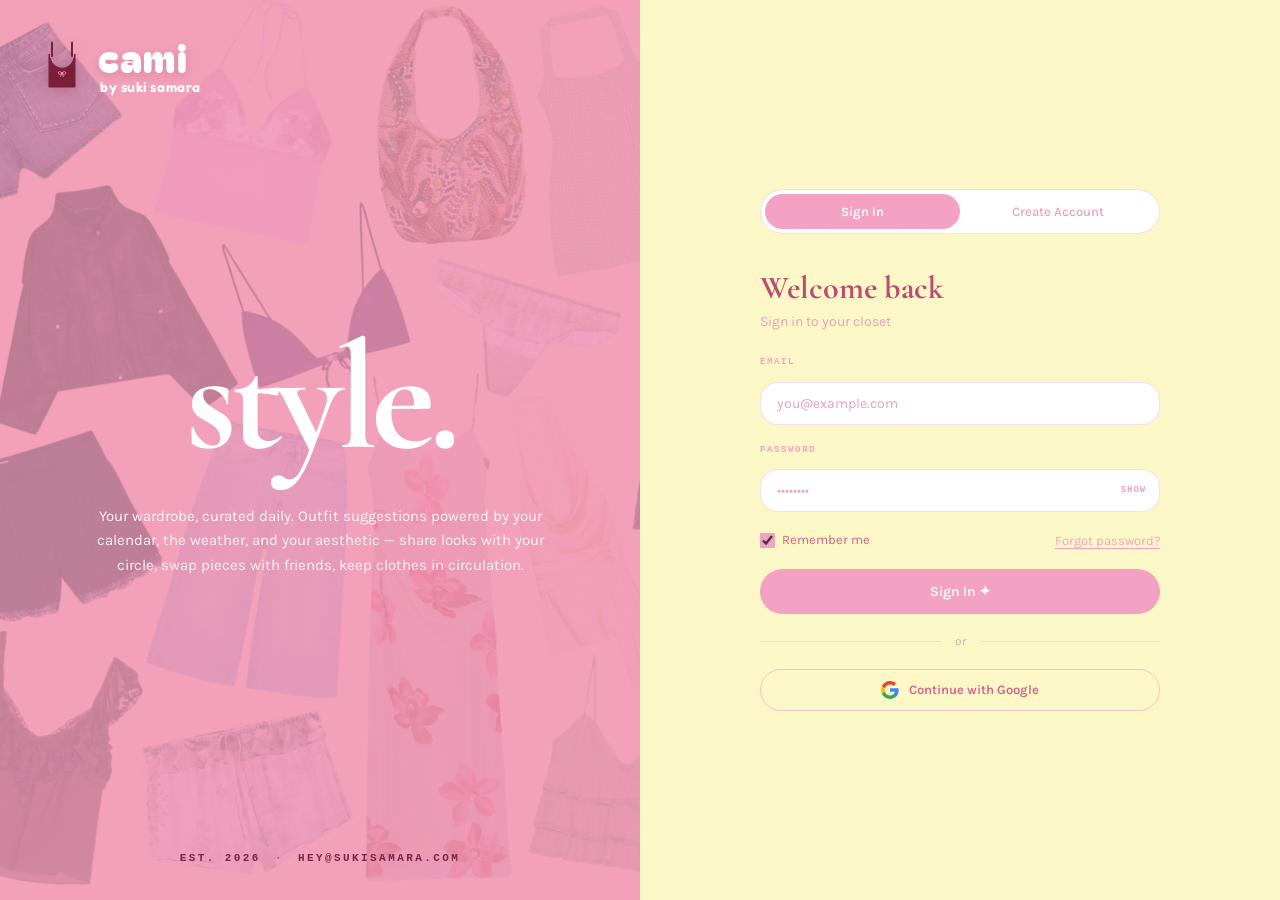
==== commit ebb08831: "Straight vertical straps and a daintier bow on the cami icon Co-Authored-By: Claude Opus 5.5 <norepl" ====
--- a/login.html
+++ b/login.html
@@ -20,14 +20,14 @@
       <!-- Top-left brand -->
       <div class="login-brand">
         <svg class="cami-icon" viewBox="0 0 44 50" aria-hidden="true">
-          <path d="M11 2.5 L10.5 15 M33 2.5 L33.5 15" stroke="#7b1e3a" stroke-width="2" stroke-linecap="round" fill="none"/>
+          <path d="M12 2.5 L12 16 M32 2.5 L32 16" stroke="#7b1e3a" stroke-width="2" stroke-linecap="round" fill="none"/>
           <path d="M9 14 C11.5 33 32.5 33 35 14 L35 47 L9 47 Z" fill="#7b1e3a" stroke="#7b1e3a" stroke-width="1" stroke-linejoin="round"/>
-          <g stroke="#f4a2c3" stroke-width="1.3" fill="none" stroke-linecap="round" stroke-linejoin="round">
-            <path d="M22 35 C18.5 31 15.2 31.6 15.2 35 C15.2 38.4 18.5 39 22 35 Z"/>
-            <path d="M22 35 C25.5 31 28.8 31.6 28.8 35 C28.8 38.4 25.5 39 22 35 Z"/>
-            <path d="M21 36 L19 41.5 M23 36 L25 41.5"/>
-            <circle cx="22" cy="35" r="1.4"/>
+          <g stroke="#f4a2c3" stroke-width="0.85" fill="none" stroke-linecap="round" stroke-linejoin="round">
+            <path d="M22 33 C20 31 18.3 31.4 18.3 33 C18.3 34.6 20 35 22 33 Z"/>
+            <path d="M22 33 C24 31 25.7 31.4 25.7 33 C25.7 34.6 24 35 22 33 Z"/>
+            <path d="M21.6 33.5 L20.7 36.4 M22.4 33.5 L23.3 36.4"/>
           </g>
+          <circle cx="22" cy="33" r="0.75" fill="#f4a2c3"/>
         </svg>
         <div class="login-brand-text">
           <div class="login-brand-name">cami</div>
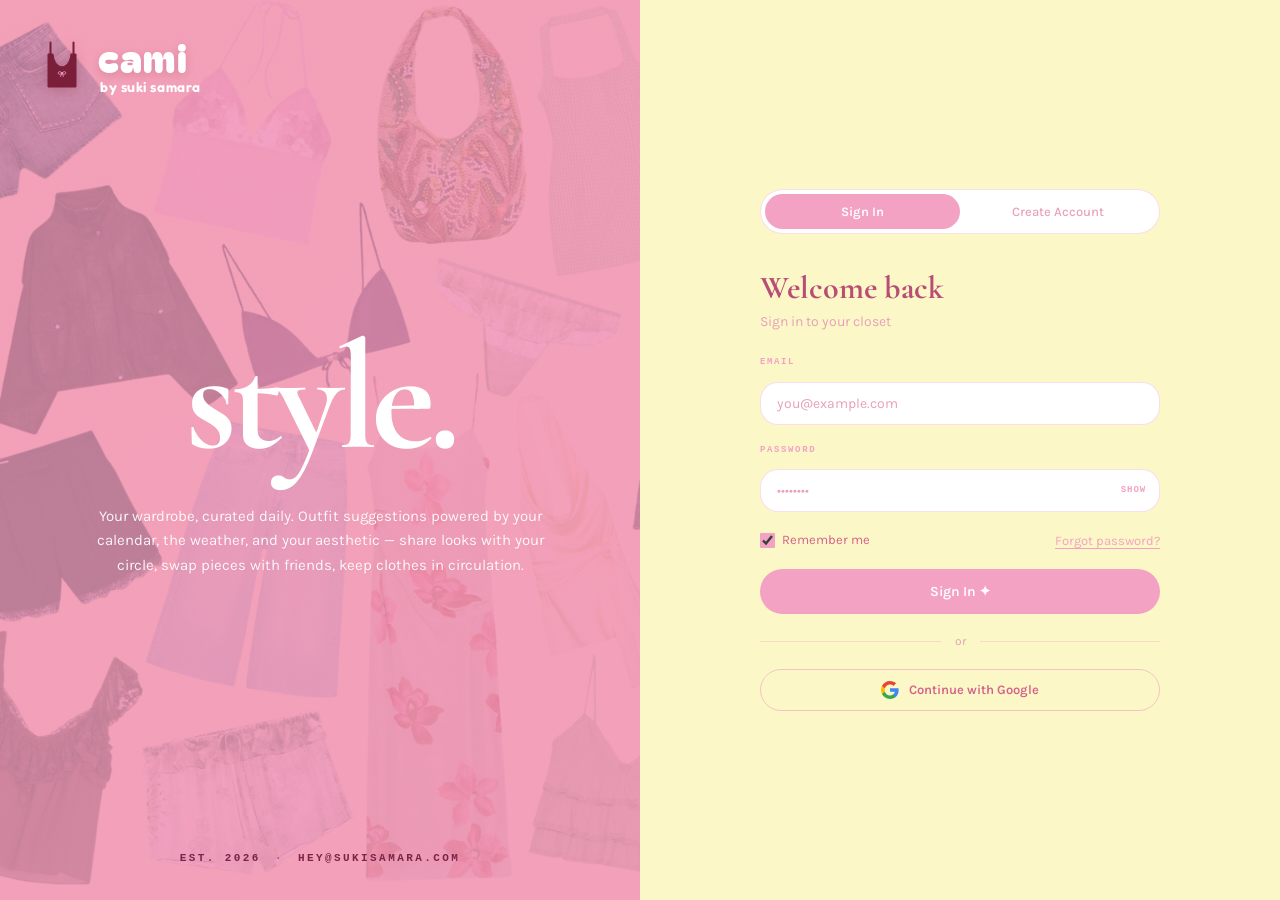
==== commit 288a4370: "Connect straps to flat shoulders on the cami icon Co-Authored-By: Claude Opus 5.5 <noreply@anthropic" ====
--- a/login.html
+++ b/login.html
@@ -20,8 +20,8 @@
       <!-- Top-left brand -->
       <div class="login-brand">
         <svg class="cami-icon" viewBox="0 0 44 50" aria-hidden="true">
-          <path d="M12 2.5 L12 16 M32 2.5 L32 16" stroke="#7b1e3a" stroke-width="2" stroke-linecap="round" fill="none"/>
-          <path d="M9 14 C11.5 33 32.5 33 35 14 L35 47 L9 47 Z" fill="#7b1e3a" stroke="#7b1e3a" stroke-width="1" stroke-linejoin="round"/>
+          <path d="M10.5 2.5 L10.5 15 M33.5 2.5 L33.5 15" stroke="#7b1e3a" stroke-width="2" stroke-linecap="round" fill="none"/>
+          <path d="M8 14 L13 14 C15 31 29 31 31 14 L36 14 L36 47 L8 47 Z" fill="#7b1e3a" stroke="#7b1e3a" stroke-width="1" stroke-linejoin="round"/>
           <g stroke="#f4a2c3" stroke-width="0.85" fill="none" stroke-linecap="round" stroke-linejoin="round">
             <path d="M22 33 C20 31 18.3 31.4 18.3 33 C18.3 34.6 20 35 22 33 Z"/>
             <path d="M22 33 C24 31 25.7 31.4 25.7 33 C25.7 34.6 24 35 22 33 Z"/>
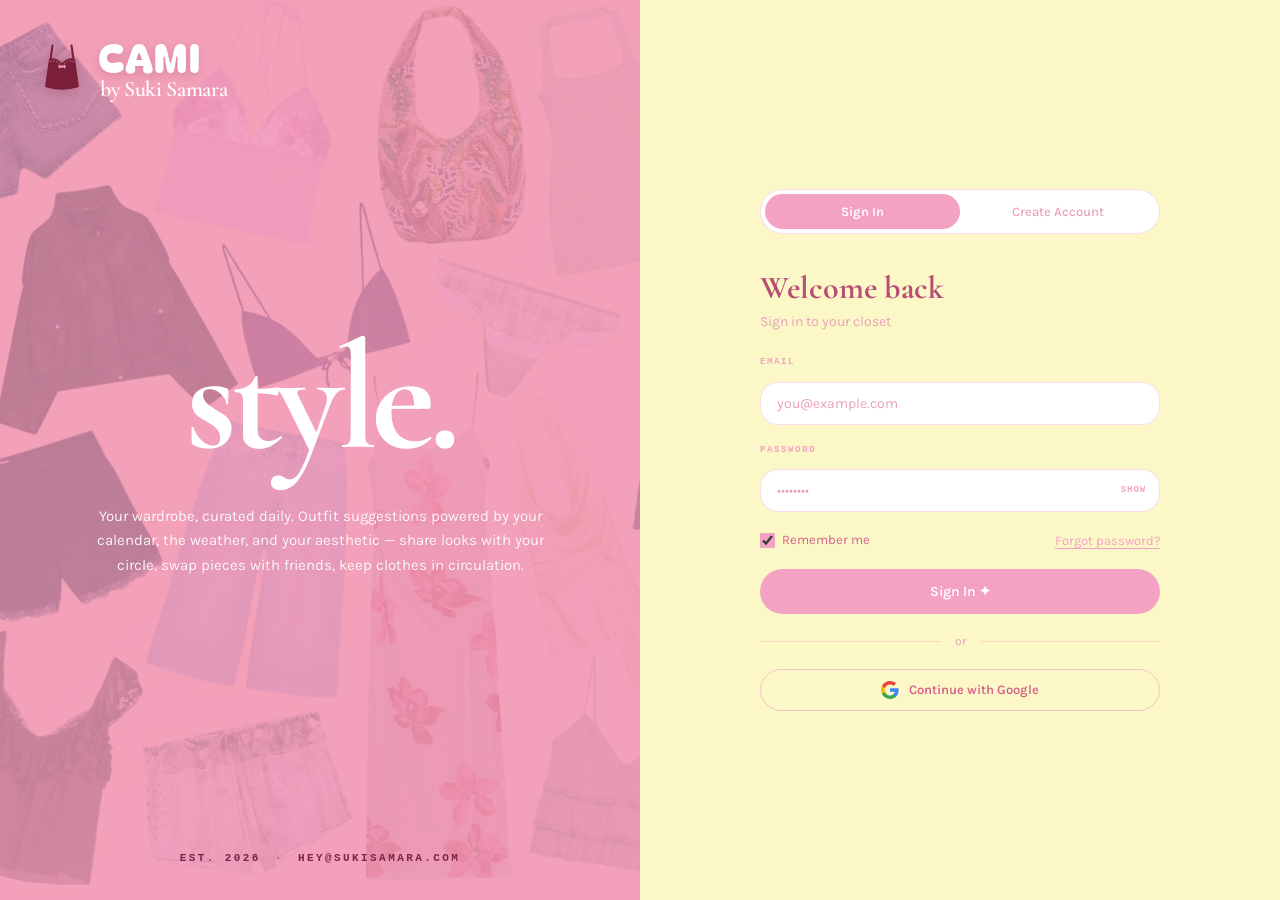
==== commit 741b9cc7: "Revert logo to first-round design; set 'by Suki Samara' in Cormorant Garamond Co-Authored-By: Claude" ====
--- a/login.html
+++ b/login.html
@@ -6,7 +6,7 @@
   <title>Sign In — Virtual Closet by Suki Samara</title>
   <link rel="preconnect" href="https://fonts.googleapis.com">
   <link rel="preconnect" href="https://fonts.gstatic.com" crossorigin>
-  <link href="https://fonts.googleapis.com/css2?family=Cormorant+Garamond:ital,wght@0,300;0,400;0,600;0,700;1,300;1,400&family=Karla:wght@300;400;500;600;700&family=Bagel+Fat+One&family=Fredoka:wght@500;600&display=swap" rel="stylesheet">
+  <link href="https://fonts.googleapis.com/css2?family=Cormorant+Garamond:ital,wght@0,300;0,400;0,600;0,700;1,300;1,400&family=Karla:wght@300;400;500;600;700&family=Bagel+Fat+One&display=swap" rel="stylesheet">
   <link rel="stylesheet" href="css/style.css" />
   <link rel="stylesheet" href="css/login.css" />
 </head>
@@ -20,18 +20,15 @@
       <!-- Top-left brand -->
       <div class="login-brand">
         <svg class="cami-icon" viewBox="0 0 44 50" aria-hidden="true">
-          <path d="M10.5 2.5 L10.5 15 M33.5 2.5 L33.5 15" stroke="#7b1e3a" stroke-width="2" stroke-linecap="round" fill="none"/>
-          <path d="M8 14 L13 14 C15 31 29 31 31 14 L36 14 L36 47 L8 47 Z" fill="#7b1e3a" stroke="#7b1e3a" stroke-width="1" stroke-linejoin="round"/>
-          <g stroke="#f4a2c3" stroke-width="0.85" fill="none" stroke-linecap="round" stroke-linejoin="round">
-            <path d="M22 33 C20 31 18.3 31.4 18.3 33 C18.3 34.6 20 35 22 33 Z"/>
-            <path d="M22 33 C24 31 25.7 31.4 25.7 33 C25.7 34.6 24 35 22 33 Z"/>
-            <path d="M21.6 33.5 L20.7 36.4 M22.4 33.5 L23.3 36.4"/>
-          </g>
-          <circle cx="22" cy="33" r="0.75" fill="#f4a2c3"/>
+          <path d="M12.5 2.5 L10.5 16.5 M31.5 2.5 L33.5 16.5" stroke="#7b1e3a" stroke-width="2" stroke-linecap="round" fill="none"/>
+          <path d="M9 16 Q15.5 13.5 22 20 Q28.5 13.5 35 16 L39 44 Q22 49.5 5 44 Z" fill="#7b1e3a"/>
+          <path d="M9.6 18.6 Q15.5 16.4 22 22.6 Q28.5 16.4 34.4 18.6" stroke="#fff" stroke-opacity=".4" stroke-width="1" stroke-dasharray="1.6 1.6" fill="none"/>
+          <path d="M18.6 21.4 L22 23.6 L18.6 25.8 Z M25.4 21.4 L22 23.6 L25.4 25.8 Z" fill="#f4a2c3"/>
+          <circle cx="22" cy="23.6" r="1.2" fill="#f4a2c3"/>
         </svg>
         <div class="login-brand-text">
-          <div class="login-brand-name">cami</div>
-          <div class="login-brand-sub">by suki samara</div>
+          <div class="login-brand-name">CAMI</div>
+          <div class="login-brand-sub">by Suki Samara</div>
         </div>
       </div>
 
--- a/css/style.css
+++ b/css/style.css
@@ -1,4 +1,4 @@
-@import url('https://fonts.googleapis.com/css2?family=Cormorant+Garamond:ital,wght@0,300;0,400;0,600;0,700;1,300;1,400&family=Karla:wght@300;400;500;600;700&family=Bagel+Fat+One&family=Fredoka:wght@500;600&display=swap');
+@import url('https://fonts.googleapis.com/css2?family=Cormorant+Garamond:ital,wght@0,300;0,400;0,600;0,700;1,300;1,400&family=Karla:wght@300;400;500;600;700&family=Bagel+Fat+One&display=swap');
 
 :root {
   --yellow:      #fbf7c6;
@@ -41,7 +41,7 @@
 .nav-logo .cami-icon { width:32px; height:36px; }
 .nav-logo-text { display:flex; flex-direction:column; gap:1px; }
 .nav-logo-main { font-family:'Bagel Fat One',sans-serif; font-size:26px; font-weight:400; color:var(--text-dark); letter-spacing:0.03em; line-height:1; }
-.nav-logo-sub { font-family:'Fredoka',sans-serif; font-size:11px; font-weight:600; letter-spacing:0.04em; color:var(--pink); line-height:1; }
+.nav-logo-sub { font-family:'Cormorant Garamond',serif; font-size:16px; font-weight:600; letter-spacing:-0.01em; color:var(--pink-dark); line-height:1; }
 .nav-links { display:flex; align-items:center; gap:1px; }
 .nav-link { display:flex; align-items:center; gap:5px; padding:7px 12px; border-radius:var(--r-pill); text-decoration:none; color:var(--text); font-size:12.5px; font-weight:500; border:1.5px solid transparent; transition:all .2s; white-space:nowrap; }
 .nav-link:hover { color:var(--text-dark); background:var(--pink-mist); border-color:var(--border); }
@@ -114,17 +114,16 @@
 /* ─── ANIMATIONS ─── */
 @keyframes spin { to { transform:rotate(360deg); } }
 
-/* ─── CAMI LOGO ICON — shakes left and right ─── */
-.cami-icon { display:inline-block; flex-shrink:0; transform-origin:50% 50%; animation:cami-shake 1.6s ease-in-out infinite; }
+/* ─── CAMI LOGO ICON — swings left and right from its straps ─── */
+.cami-icon { display:inline-block; flex-shrink:0; transform-origin:50% 4%; animation:cami-shake 2.4s ease-in-out infinite; }
 @keyframes cami-shake {
-  0%, 55%, 100% { transform:translateX(0) rotate(0deg); }
-  7%  { transform:translateX(-3px) rotate(-6deg); }
-  14% { transform:translateX(3px) rotate(6deg); }
-  21% { transform:translateX(-3px) rotate(-5deg); }
-  28% { transform:translateX(3px) rotate(5deg); }
-  35% { transform:translateX(-2px) rotate(-3deg); }
-  42% { transform:translateX(2px) rotate(3deg); }
-  49% { transform:translateX(-1px) rotate(-1deg); }
+  0%, 62%, 100% { transform:rotate(0deg); }
+  8%  { transform:rotate(-12deg); }
+  18% { transform:rotate(10deg); }
+  28% { transform:rotate(-8deg); }
+  38% { transform:rotate(6deg); }
+  48% { transform:rotate(-3deg); }
+  56% { transform:rotate(1.5deg); }
 }
 @media (prefers-reduced-motion: reduce) { .cami-icon { animation:none; } }
 @keyframes pulse { 0%,100%{opacity:1} 50%{opacity:.5} }
--- a/css/login.css
+++ b/css/login.css
@@ -84,12 +84,12 @@
 }
 
 .login-brand-sub {
-  font-family: 'Fredoka', sans-serif;
-  font-size: 14px;
+  font-family: 'Cormorant Garamond', serif;
+  font-size: 22px;
   font-weight: 600;
-  letter-spacing: 0.04em;
+  letter-spacing: -0.015em;
   color: #fff;
-  margin: 4px 0 0 2px;
+  margin: 2px 0 0 2px;
   padding: 0;
   line-height: 1;
 }
@@ -459,7 +459,7 @@
   .login-left { min-height: 320px; }
   .login-brand { top: 24px; left: 24px; }
   .login-brand-name { font-size: 30px; }
-  .login-brand-sub { font-size: 12px; }
+  .login-brand-sub { font-size: 17px; }
   .login-brand .cami-icon { width: 34px; height: 39px; }
   .login-headline { font-size: 72px; }
   .login-deco { bottom: 20px; font-size: 9px; }
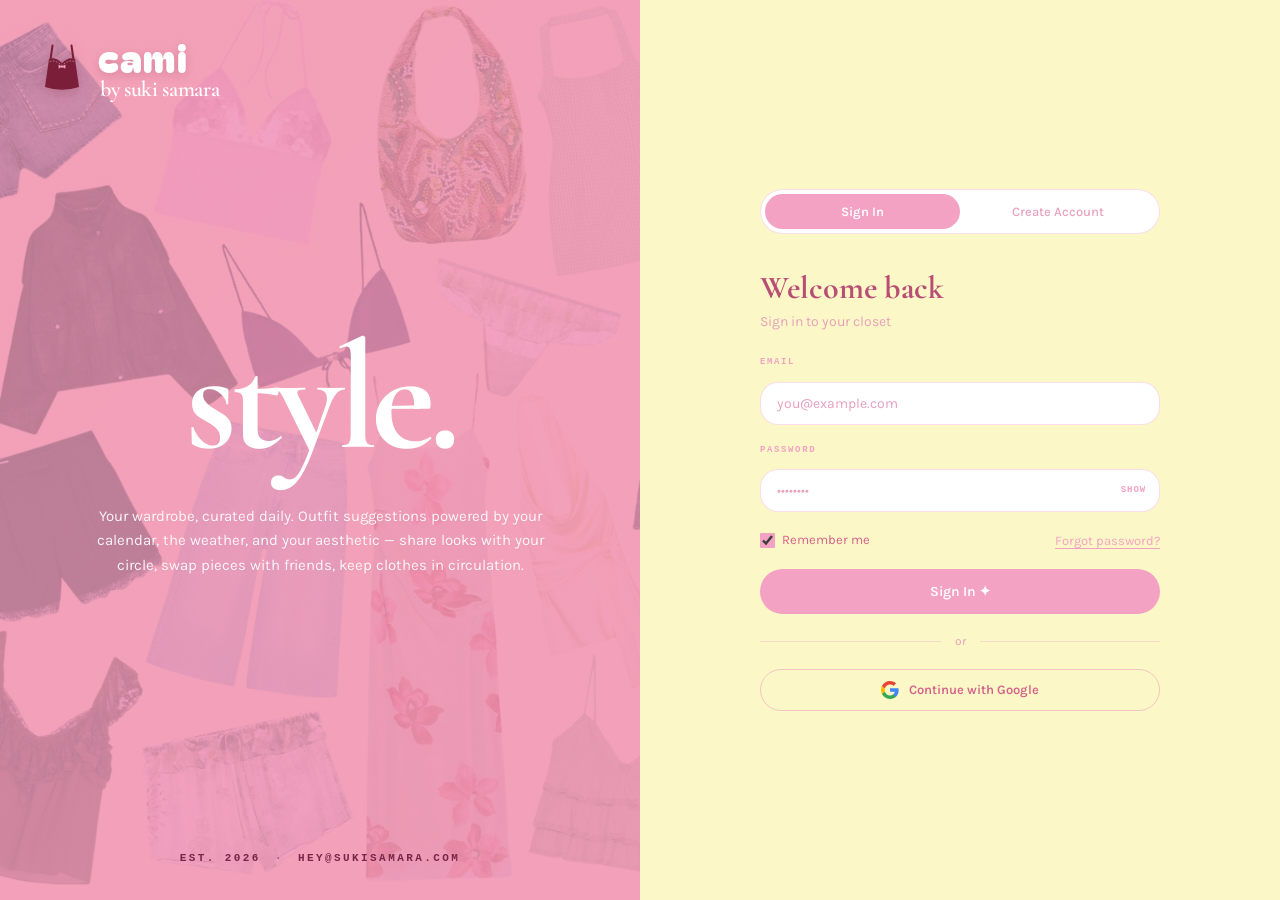
==== commit a4f04469: "Lowercase logo text Co-Authored-By: Claude Opus 5.5 <noreply@anthropic.com> Claude-Session: https://" ====
--- a/login.html
+++ b/login.html
@@ -27,8 +27,8 @@
           <circle cx="22" cy="23.6" r="1.2" fill="#f4a2c3"/>
         </svg>
         <div class="login-brand-text">
-          <div class="login-brand-name">CAMI</div>
-          <div class="login-brand-sub">by Suki Samara</div>
+          <div class="login-brand-name">cami</div>
+          <div class="login-brand-sub">by suki samara</div>
         </div>
       </div>
 
